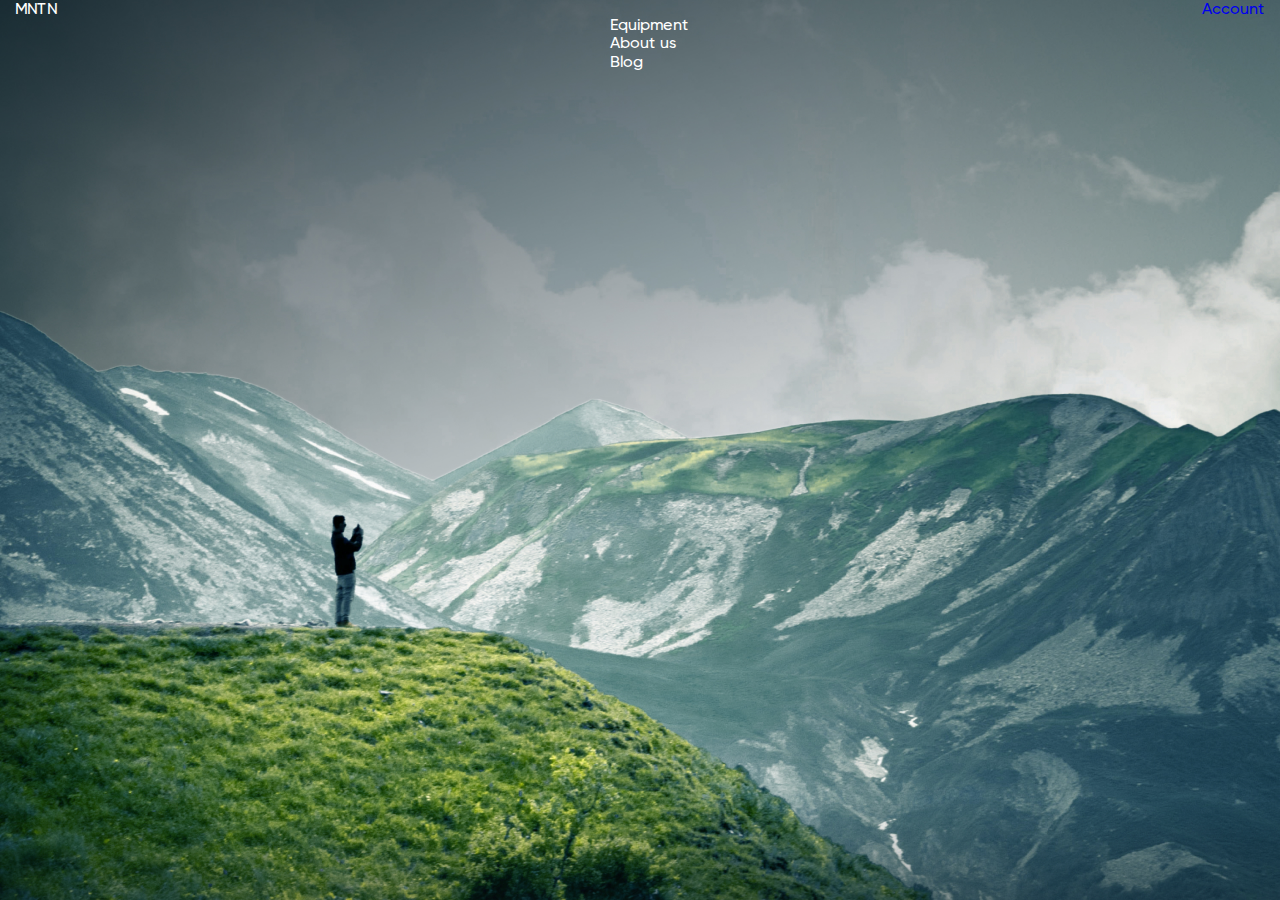
==== sorce_duble/index.html @ 6f6f9834 "add header struct plus bg" ====
<!DOCTYPE html>
<html lang="en">

<head>
    <meta charset="UTF-8">
    <meta http-equiv="X-UA-Compatible" content="IE=edge">
    <meta name="viewport" content="width=device-width, initial-scale=1.0">
    <title>webkademy__landing</title>
    <link rel="stylesheet" href="./css/nomolize.css">
    <link rel="stylesheet" href="./css/baze.css">
    <link rel="stylesheet" href="./css/style.css">
    <link rel="stylesheet" href="./fonts/gilroy/all.css">
    <link rel="preconnect" href="https://fonts.googleapis.com">
    <link rel="preconnect" href="https://fonts.gstatic.com" crossorigin>
    <link href="https://fonts.googleapis.com/css2?family=Playfair+Display:wght@600;700&display=swap" rel="stylesheet">
</head>

<body>
    <div class="container-wide">
        <header class="header">
            <div class="header__logo">MNTN</div>
            <div class="header__nav nav">
                <div class="nav__list">
                    <ul>
                        <li><a href="#"></a>Equipment</li>
                        <li><a href="#"></a>About us</li>
                        <li><a href="#"></a>Blog</li>
                    </ul>
                </div>
            </div>
            <div class="header__account account">
                <a href="#">Account</a>
            </div>
        </header>
        <main class="main"></main>
        <footer class="footer"></footer>
    </div>
</body>

</html>
---- sorce_duble/css/nomolize.css ----
/*! normalize.css v8.0.1 | MIT License | github.com/necolas/normalize.css */

/* Document
   ========================================================================== */

/**
 * 1. Correct the line height in all browsers.
 * 2. Prevent adjustments of font size after orientation changes in iOS.
 */

html {
    line-height: 1.15;
    /* 1 */
    -webkit-text-size-adjust: 100%;
    /* 2 */
}

/* Sections
   ========================================================================== */

/**
 * Remove the margin in all browsers.
 */

body {
    margin: 0;
}

/**
 * Render the `main` element consistently in IE.
 */

main {
    display: block;
}

/**
 * Correct the font size and margin on `h1` elements within `section` and
 * `article` contexts in Chrome, Firefox, and Safari.
 */

h1 {
    font-size: 2em;
    margin: 0.67em 0;
}

/* Grouping content
   ========================================================================== */

/**
 * 1. Add the correct box sizing in Firefox.
 * 2. Show the overflow in Edge and IE.
 */

hr {
    box-sizing: content-box;
    /* 1 */
    height: 0;
    /* 1 */
    overflow: visible;
    /* 2 */
}

/**
 * 1. Correct the inheritance and scaling of font size in all browsers.
 * 2. Correct the odd `em` font sizing in all browsers.
 */

pre {
    font-family: monospace, monospace;
    /* 1 */
    font-size: 1em;
    /* 2 */
}

/* Text-level semantics
   ========================================================================== */

/**
 * Remove the gray background on active links in IE 10.
 */

a {
    background-color: transparent;
}

/**
 * 1. Remove the bottom border in Chrome 57-
 * 2. Add the correct text decoration in Chrome, Edge, IE, Opera, and Safari.
 */

abbr[title] {
    border-bottom: none;
    /* 1 */
    text-decoration: underline;
    /* 2 */
    text-decoration: underline dotted;
    /* 2 */
}

/**
 * Add the correct font weight in Chrome, Edge, and Safari.
 */

b,
strong {
    font-weight: bolder;
}

/**
 * 1. Correct the inheritance and scaling of font size in all browsers.
 * 2. Correct the odd `em` font sizing in all browsers.
 */

code,
kbd,
samp {
    font-family: monospace, monospace;
    /* 1 */
    font-size: 1em;
    /* 2 */
}

/**
 * Add the correct font size in all browsers.
 */

small {
    font-size: 80%;
}

/**
 * Prevent `sub` and `sup` elements from affecting the line height in
 * all browsers.
 */

sub,
sup {
    font-size: 75%;
    line-height: 0;
    position: relative;
    vertical-align: baseline;
}

sub {
    bottom: -0.25em;
}

sup {
    top: -0.5em;
}

/* Embedded content
   ========================================================================== */

/**
 * Remove the border on images inside links in IE 10.
 */

img {
    border-style: none;
}

/* Forms
   ========================================================================== */

/**
 * 1. Change the font styles in all browsers.
 * 2. Remove the margin in Firefox and Safari.
 */

button,
input,
optgroup,
select,
textarea {
    font-family: inherit;
    /* 1 */
    font-size: 100%;
    /* 1 */
    line-height: 1.15;
    /* 1 */
    margin: 0;
    /* 2 */
}

/**
 * Show the overflow in IE.
 * 1. Show the overflow in Edge.
 */

button,
input {
    /* 1 */
    overflow: visible;
}

/**
 * Remove the inheritance of text transform in Edge, Firefox, and IE.
 * 1. Remove the inheritance of text transform in Firefox.
 */

button,
select {
    /* 1 */
    text-transform: none;
}

/**
 * Correct the inability to style clickable types in iOS and Safari.
 */

button,
[type="button"],
[type="reset"],
[type="submit"] {
    -webkit-appearance: button;
}

/**
 * Remove the inner border and padding in Firefox.
 */

button::-moz-focus-inner,
[type="button"]::-moz-focus-inner,
[type="reset"]::-moz-focus-inner,
[type="submit"]::-moz-focus-inner {
    border-style: none;
    padding: 0;
}

/**
 * Restore the focus styles unset by the previous rule.
 */

button:-moz-focusring,
[type="button"]:-moz-focusring,
[type="reset"]:-moz-focusring,
[type="submit"]:-moz-focusring {
    outline: 1px dotted ButtonText;
}

/**
 * Correct the padding in Firefox.
 */

fieldset {
    padding: 0.35em 0.75em 0.625em;
}

/**
 * 1. Correct the text wrapping in Edge and IE.
 * 2. Correct the color inheritance from `fieldset` elements in IE.
 * 3. Remove the padding so developers are not caught out when they zero out
 *    `fieldset` elements in all browsers.
 */

legend {
    box-sizing: border-box;
    /* 1 */
    color: inherit;
    /* 2 */
    display: table;
    /* 1 */
    max-width: 100%;
    /* 1 */
    padding: 0;
    /* 3 */
    white-space: normal;
    /* 1 */
}

/**
 * Add the correct vertical alignment in Chrome, Firefox, and Opera.
 */

progress {
    vertical-align: baseline;
}

/**
 * Remove the default vertical scrollbar in IE 10+.
 */

textarea {
    overflow: auto;
}

/**
 * 1. Add the correct box sizing in IE 10.
 * 2. Remove the padding in IE 10.
 */

[type="checkbox"],
[type="radio"] {
    box-sizing: border-box;
    /* 1 */
    padding: 0;
    /* 2 */
}

/**
 * Correct the cursor style of increment and decrement buttons in Chrome.
 */

[type="number"]::-webkit-inner-spin-button,
[type="number"]::-webkit-outer-spin-button {
    height: auto;
}

/**
 * 1. Correct the odd appearance in Chrome and Safari.
 * 2. Correct the outline style in Safari.
 */

[type="search"] {
    -webkit-appearance: textfield;
    /* 1 */
    outline-offset: -2px;
    /* 2 */
}

/**
 * Remove the inner padding in Chrome and Safari on macOS.
 */

[type="search"]::-webkit-search-decoration {
    -webkit-appearance: none;
}

/**
 * 1. Correct the inability to style clickable types in iOS and Safari.
 * 2. Change font properties to `inherit` in Safari.
 */

::-webkit-file-upload-button {
    -webkit-appearance: button;
    /* 1 */
    font: inherit;
    /* 2 */
}

/* Interactive
   ========================================================================== */

/*
 * Add the correct display in Edge, IE 10+, and Firefox.
 */

details {
    display: block;
}

/*
 * Add the correct display in all browsers.
 */

summary {
    display: list-item;
}

/* Misc
   ========================================================================== */

/**
 * Add the correct display in IE 10+.
 */

template {
    display: none;
}

/**
 * Add the correct display in IE 10.
 */

[hidden] {
    display: none;
}
---- sorce_duble/css/baze.css ----
* {
    font-family: 'Gilroy';
    text-decoration: none;
    list-style-type: none;

}
h1,
h2,
h3,
h4,
h5,
h6,
p {
    margin: 0;
}
---- sorce_duble/css/style.css ----
body {
    margin: 0;
    background: url("../img/bg/bg.jpg");
    background-color: #0B1D26;
    color: #fff;
    background-size: 100% auto;
    background-repeat: no-repeat;
}

.container-wide {
    max-width: 1790px;
    padding: 0 15px;
}

.header {
    display: flex;
    justify-content: space-between;
}
---- sorce_duble/fonts/gilroy/all.css ----
@font-face {
    font-family: 'Gilroy';
    src: url('Gilroy-ExtraBold.eot');
    src: local('Gilroy ExtraBold'), local('Gilroy-ExtraBold'),
        url('Gilroy-ExtraBold.eot?#iefix') format('embedded-opentype'),
        url('Gilroy-ExtraBold.woff') format('woff'),
        url('Gilroy-ExtraBold.ttf') format('truetype');
    font-weight: 800;
    font-style: normal;
}

@font-face {
    font-family: 'Gilroy';
    src: url('Gilroy-Medium.eot');
    src: local('Gilroy Medium'), local('Gilroy-Medium'),
        url('Gilroy-Medium.eot?#iefix') format('embedded-opentype'),
        url('Gilroy-Medium.woff') format('woff'),
        url('Gilroy-Medium.ttf') format('truetype');
    font-weight: 500;
    font-style: normal;
}

@font-face {
    font-family: 'Gilroy';
    src: url('Gilroy-Bold.eot');
    src: local('Gilroy Bold'), local('Gilroy-Bold'),
        url('Gilroy-Bold.eot?#iefix') format('embedded-opentype'),
        url('Gilroy-Bold.woff') format('woff'),
        url('Gilroy-Bold.ttf') format('truetype');
    font-weight: 700;
    font-style: normal;
}
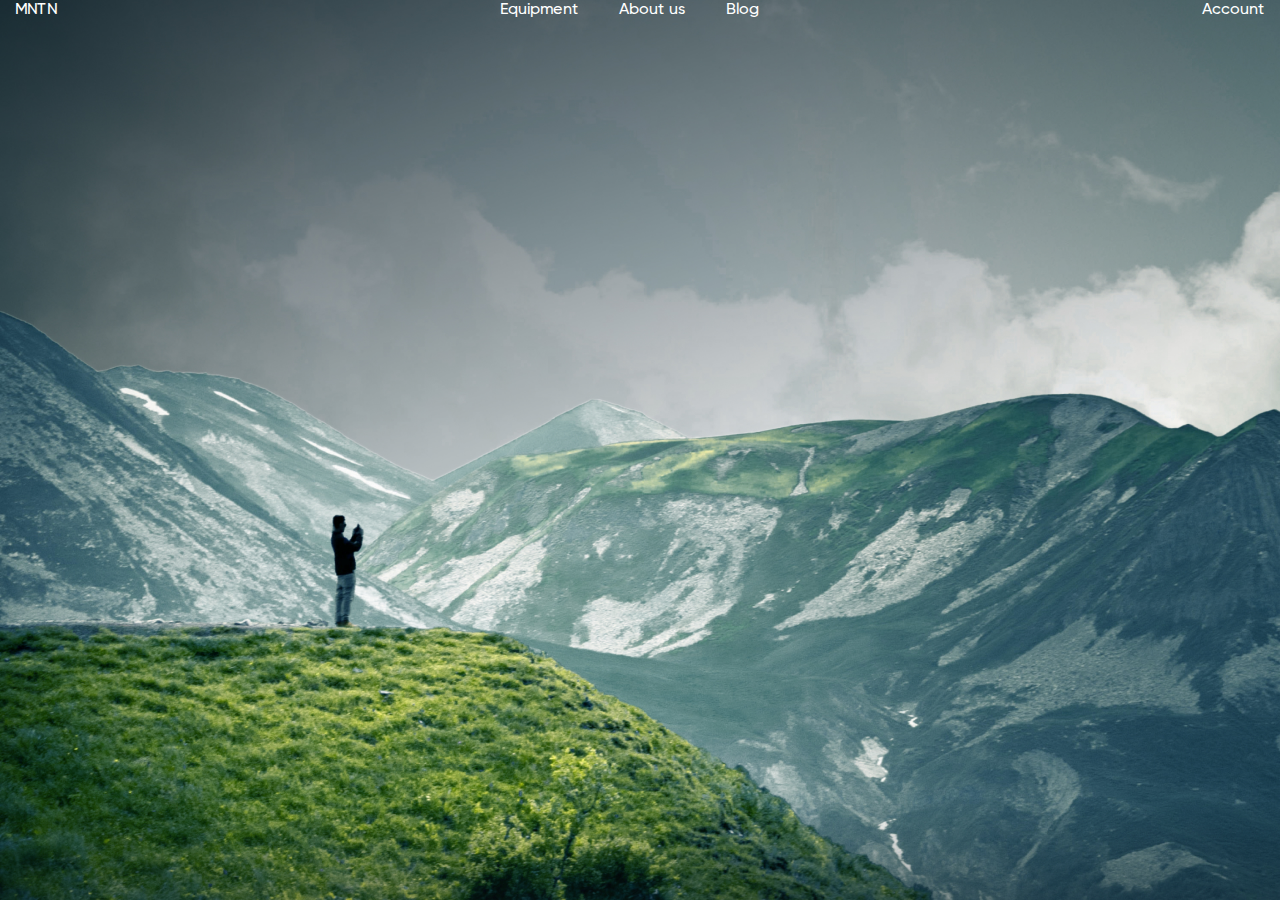
==== commit b4103732: "add header doing" ====
--- a/sorce_duble/index.html
+++ b/sorce_duble/index.html
@@ -22,9 +22,9 @@
             <div class="header__nav nav">
                 <div class="nav__list">
                     <ul>
-                        <li><a href="#"></a>Equipment</li>
-                        <li><a href="#"></a>About us</li>
-                        <li><a href="#"></a>Blog</li>
+                        <li class="nav_elem"><a href="#">Equipment</a></li>
+                        <li class="nav_elem"><a href="#">About us</a></li>
+                        <li class="nav_elem"><a href="#">Blog</a></li>
                     </ul>
                 </div>
             </div>
--- a/sorce_duble/css/baze.css
+++ b/sorce_duble/css/baze.css
@@ -2,8 +2,9 @@
     font-family: 'Gilroy';
     text-decoration: none;
     list-style-type: none;
+    color: #fff;
+}
 
-}
 h1,
 h2,
 h3,
--- a/sorce_duble/css/style.css
+++ b/sorce_duble/css/style.css
@@ -1,19 +1,38 @@
-body {
-    margin: 0;
-    background: url("../img/bg/bg.jpg");
-    background-color: #0B1D26;
-    color: #fff;
-    background-size: 100% auto;
-    background-repeat: no-repeat;
-}
+    /* font-family: 'Playfair Display', serif; */
 
-.container-wide {
-    max-width: 1790px;
-    padding: 0 15px;
-}
+    body {
+        margin: 0;
+        background: url("../img/bg/bg.jpg");
+        background-color: #0B1D26;
+        color: #fff;
+        background-size: 100% auto;
+        background-repeat: no-repeat;
+    }
 
-.header {
-    display: flex;
-    justify-content: space-between;
-}
+    .container-wide {
+        max-width: 1790px;
+        margin: 0 auto;
+        padding: 0 15px;
+    }
 
+    .header {
+        display: flex;
+        justify-content: space-between;
+    }
+
+    .logo {
+        font-family: 'Playfair Display', serif;
+        width: 108px;
+        height: 24px;
+    }
+
+    .nav ul {
+        display: flex;
+        margin: 0;
+        padding: 0;
+        list-style: none;
+    }
+
+    .nav li+li {
+        margin-left: 40px;
+    }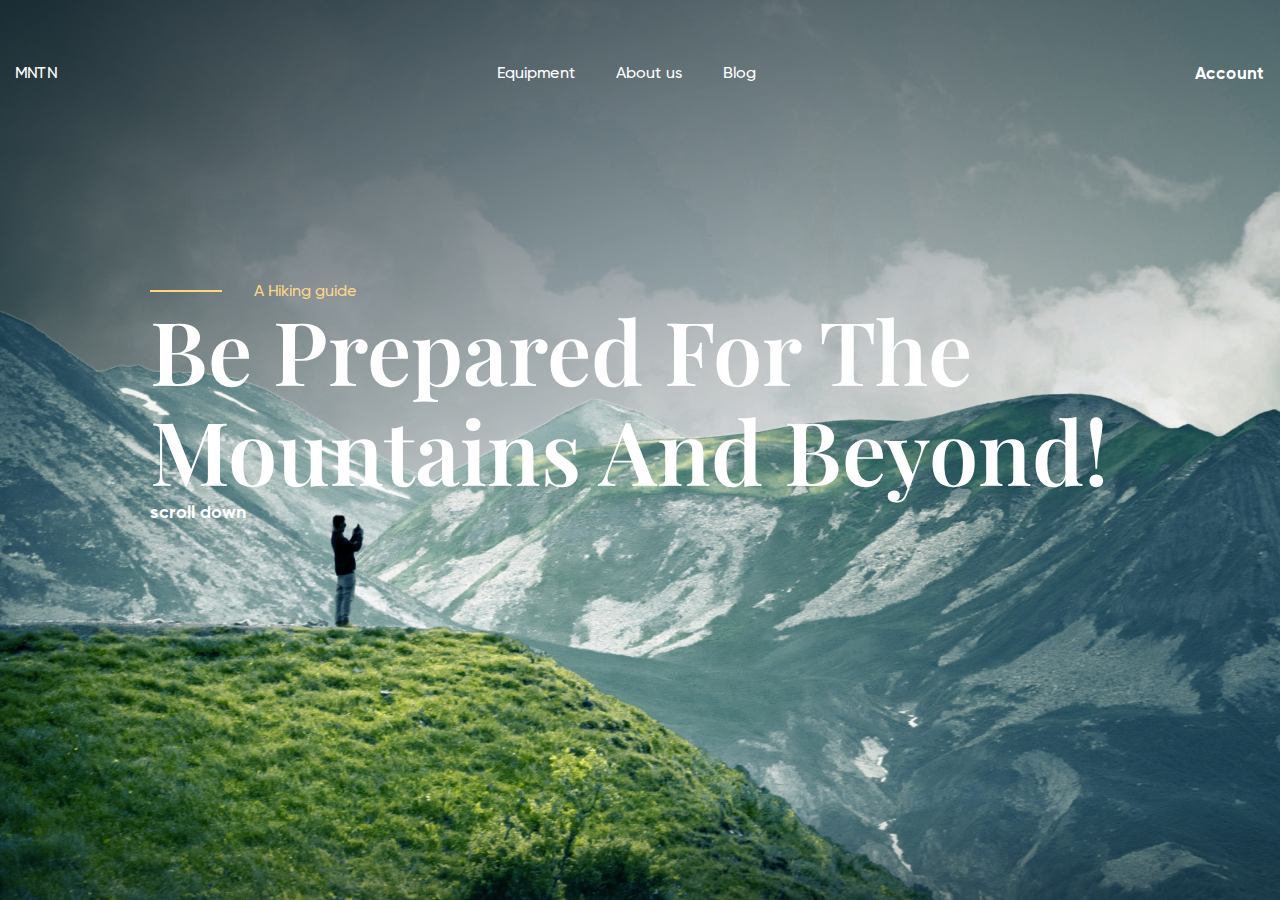
==== commit 1c67011b: "add work header-title" ====
--- a/sorce_duble/index.html
+++ b/sorce_duble/index.html
@@ -18,18 +18,25 @@
 <body>
     <div class="container-wide">
         <header class="header">
-            <div class="header__logo">MNTN</div>
-            <div class="header__nav nav">
-                <div class="nav__list">
-                    <ul>
-                        <li class="nav_elem"><a href="#">Equipment</a></li>
-                        <li class="nav_elem"><a href="#">About us</a></li>
-                        <li class="nav_elem"><a href="#">Blog</a></li>
-                    </ul>
+            <div class="header-nav">
+                <div class="header__logo">MNTN</div>
+                <div class="header__nav nav">
+                    <div class="nav__list">
+                        <ul>
+                            <li class="nav_elem"><a href="#">Equipment</a></li>
+                            <li class="nav_elem"><a href="#">About us</a></li>
+                            <li class="nav_elem"><a href="#">Blog</a></li>
+                        </ul>
+                    </div>
+                </div>
+                <div class="header__account account">
+                    <a href="#">Account</a>
                 </div>
             </div>
-            <div class="header__account account">
-                <a href="#">Account</a>
+            <div class="header-title title">
+                <div class="title__category">A Hiking guide</div>
+                <h1 class="title__h1">Be prepared for the Mountains and beyond!</h1>
+                <div class="title__scroll">scroll down</div>
             </div>
         </header>
         <main class="main"></main>
--- a/sorce_duble/css/style.css
+++ b/sorce_duble/css/style.css
@@ -1,38 +1,109 @@
-    /* font-family: 'Playfair Display', serif; */
+/* font-family: 'Playfair Display', serif; */
 
-    body {
-        margin: 0;
-        background: url("../img/bg/bg.jpg");
-        background-color: #0B1D26;
-        color: #fff;
-        background-size: 100% auto;
-        background-repeat: no-repeat;
-    }
+body {
+    margin: 0;
+    background: url("../img/bg/bg.jpg");
+    background-color: #0B1D26;
+    background-size: 100% auto;
+    background-repeat: no-repeat;
+    z-index: -1;
+}
 
-    .container-wide {
-        max-width: 1790px;
-        margin: 0 auto;
-        padding: 0 15px;
-    }
+.container-wide {
+    max-width: 1790px;
+    margin: 0 auto;
+    padding: 0 15px;
+}
 
-    .header {
-        display: flex;
-        justify-content: space-between;
-    }
+.header-nav {
+    padding-top: 64px;
+    display: flex;
+    justify-content: space-between;
+    padding-bottom: 198px;
+}
 
-    .logo {
-        font-family: 'Playfair Display', serif;
-        width: 108px;
-        height: 24px;
-    }
+.logo {
+    font-family: 'Playfair Display', serif;
+    width: 108px;
+    height: 24px;
+}
 
-    .nav ul {
-        display: flex;
-        margin: 0;
-        padding: 0;
-        list-style: none;
-    }
+.nav ul {
+    display: flex;
+    margin: 0;
+    padding: 0;
+    list-style: none;
+}
 
-    .nav li+li {
-        margin-left: 40px;
-    }+.nav li+li {
+    margin-left: 40px;
+}
+
+.nav a {
+    text-decoration: none;
+    transition: 0.2s ease-in;
+}
+
+.nav a:hover {
+    color: #FBD784;
+}
+
+.account {
+    font-size: 17px;
+    font-weight: 700;
+}
+
+.account a {
+    transition: 0.2s ease-in;
+}
+
+.account a:hover {
+    color: #FBD784;
+}
+
+.header-title {
+
+    max-width: 980px;
+    padding-left: 15px;
+    padding-right: 15px;
+    margin: 0 auto;
+}
+
+.title__category {
+    position: relative;
+    padding-left: 104px;
+    color: #FBD784;
+
+}
+
+.title__category::before {
+    position: absolute;
+    left: 0;
+    top: 50%;
+    transform: translateY(-50%);
+    display: block;
+    content: "";
+    width: 72px;
+    height: 2px;
+    background-color: #FBD784;
+
+
+}
+
+.title__h1 {
+    font-family: 'Playfair Display', serif;
+    font-weight: 600;
+    font-size: 88px;
+    line-height: 114%;
+    text-transform: capitalize
+}
+
+.title__scroll {
+    position: relative;
+    font-weight: 700;
+    font-size: 18px;
+    line-height: 22px;
+}
+.title__scroll::after {
+
+}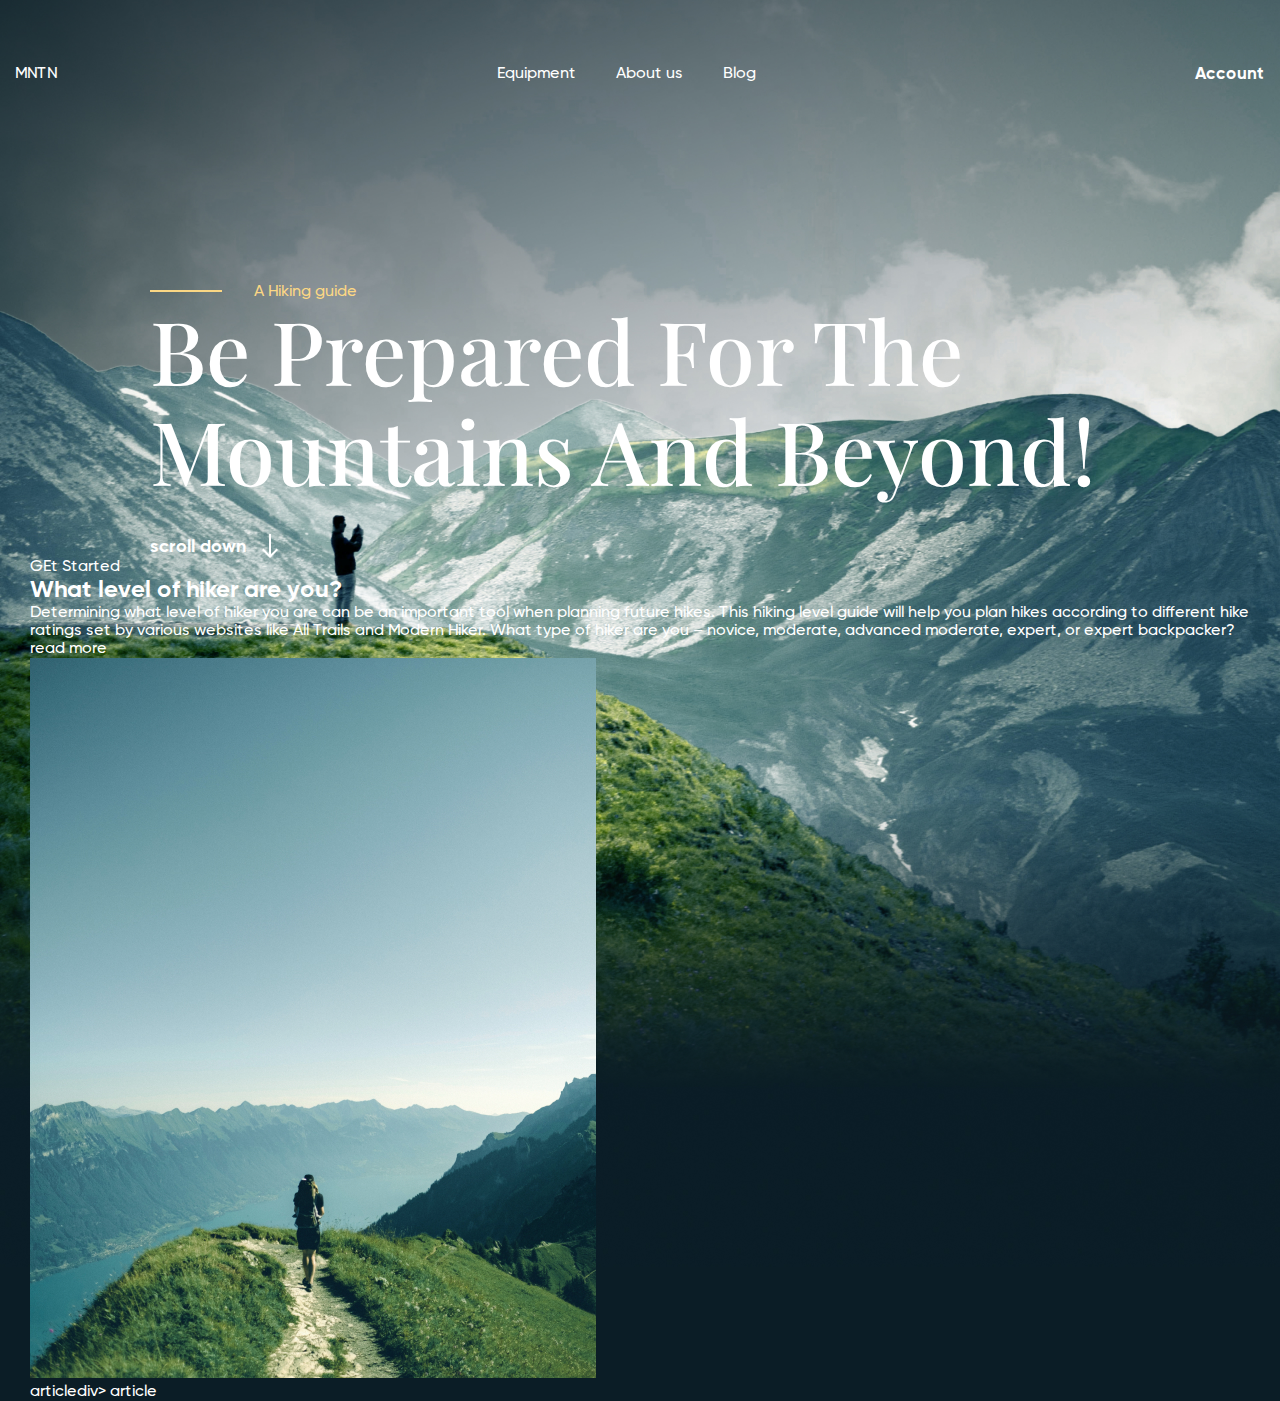
==== commit e1d4e7fb: "adxd header plus structure content" ====
--- a/sorce_duble/index.html
+++ b/sorce_duble/index.html
@@ -39,7 +39,27 @@
                 <div class="title__scroll">scroll down</div>
             </div>
         </header>
-        <main class="main"></main>
+        <main class="main">
+            <div class="container">
+                <article class="article" data-number-="01">
+                    <div class="article-text">
+                        <div class="article-subtitle">GEt Started</div>
+                        <h2 class="article-title">What level of hiker are you?</h2>
+                        <p>Determining what level of hiker you are can be an important tool when planning future hikes.
+                            This hiking level guide
+                            will help you plan hikes according to different hike ratings set by various websites like
+                            All Trails and Modern Hiker.
+                            What type of hiker are you – novice, moderate, advanced moderate, expert, or expert
+                            backpacker?</p>
+                        <div class="article-read-more">read more</div>
+                    </div>
+                    <div class="article-img">
+                        <img src="./img/picture/01.jpg" alt="">
+                    </div>
+                </article>
+                articlediv>
+                article
+        </main>
         <footer class="footer"></footer>
     </div>
 </body>
--- a/sorce_duble/css/style.css
+++ b/sorce_duble/css/style.css
@@ -92,18 +92,53 @@
 
 .title__h1 {
     font-family: 'Playfair Display', serif;
-    font-weight: 600;
+    font-weight: 500;
     font-size: 88px;
     line-height: 114%;
-    text-transform: capitalize
+    text-transform: capitalize;
+    text-decoration: none;
+    margin-bottom: 34px;
 }
 
 .title__scroll {
+    display: inline-block;
+    padding-right: 32px;
     position: relative;
     font-weight: 700;
     font-size: 18px;
     line-height: 22px;
 }
+
 .title__scroll::after {
+    position: absolute;
+    display: block;
+    content: "";
+    right: 0;
+    top: 50%;
+    width: 16px;
+    height: 24px;
+    transform: translateY(-50%);
+    background-image: url("../img/icon/arrow_down.svg");
+}
 
-}+/* MAIN */
+.container {
+    max-width: 1492px;
+    margin-right: auto;
+    margin-left: auto;
+    padding-right: 15px;
+    padding-left: 15px;
+
+}
+
+.article {}
+
+.article-text {}
+
+.article-subtitle {}
+
+.article-title {}
+
+.article-read-more {}
+
+.article-img {}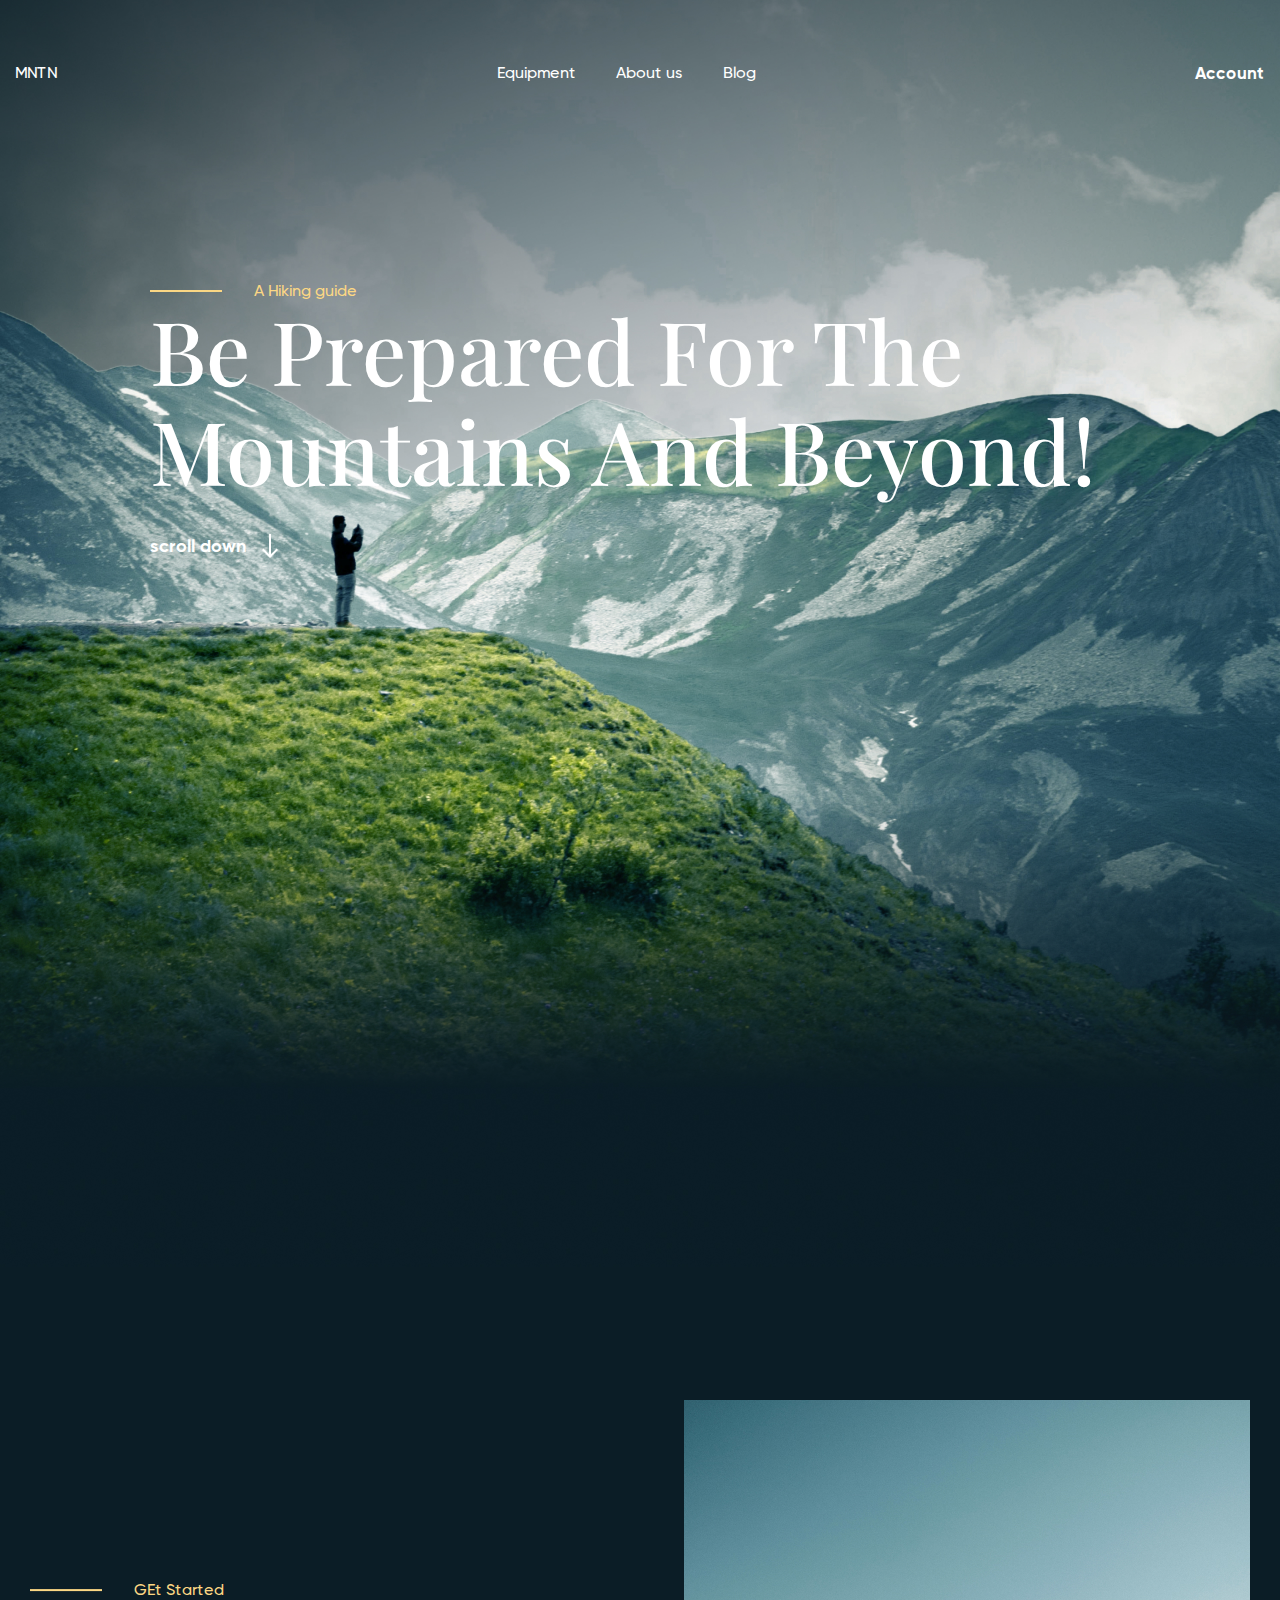
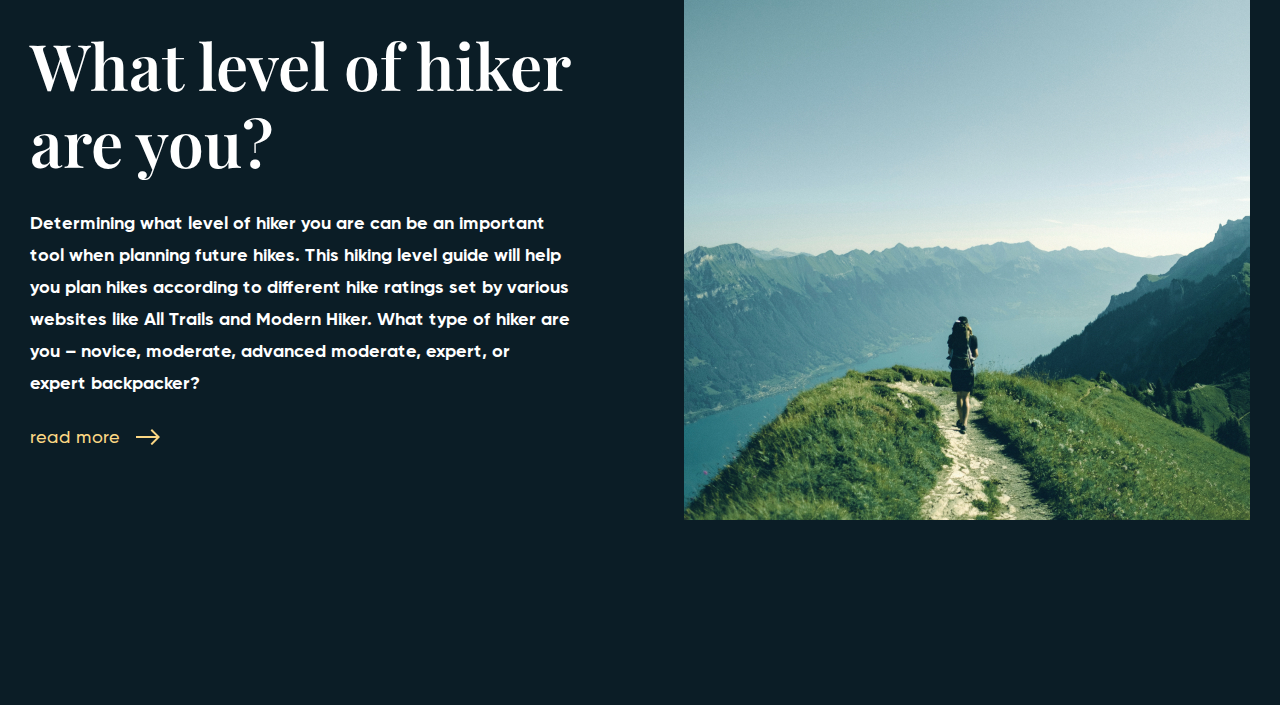
==== commit 750875e3: "add get - main block in process" ====
--- a/sorce_duble/index.html
+++ b/sorce_duble/index.html
@@ -41,7 +41,7 @@
         </header>
         <main class="main">
             <div class="container">
-                <article class="article" data-number-="01">
+                <article class="article" data-number="01">
                     <div class="article-text">
                         <div class="article-subtitle">GEt Started</div>
                         <h2 class="article-title">What level of hiker are you?</h2>
@@ -57,8 +57,6 @@
                         <img src="./img/picture/01.jpg" alt="">
                     </div>
                 </article>
-                articlediv>
-                article
         </main>
         <footer class="footer"></footer>
     </div>
--- a/sorce_duble/css/style.css
+++ b/sorce_duble/css/style.css
@@ -86,8 +86,6 @@
     width: 72px;
     height: 2px;
     background-color: #FBD784;
-
-
 }
 
 .title__h1 {
@@ -107,6 +105,7 @@
     font-weight: 700;
     font-size: 18px;
     line-height: 22px;
+    margin-bottom: 843px;
 }
 
 .title__scroll::after {
@@ -123,22 +122,95 @@
 
 /* MAIN */
 .container {
+    display: block;
     max-width: 1492px;
     margin-right: auto;
     margin-left: auto;
     padding-right: 15px;
     padding-left: 15px;
-
-}
-
-.article {}
-
-.article-text {}
-
-.article-subtitle {}
-
-.article-title {}
-
-.article-read-more {}
+}
+
+/* ARTICLE */
+.article {
+    display: flex;
+
+}
+
+.article-text {
+    position: relative;
+    margin-right: 114px;
+    max-width: 632px;
+    top: 0;
+    transform: translateY(25%);
+}
+
+.article-text::before {
+    position: absolute;
+    left: 0;
+    top: 0;
+    transform: translateY(-50%);
+    display: block;
+    content: attr(data-number);
+    width: 240px;
+    height: 240px;
+    font-weight: 700;
+    font-size: 240px;
+    line-height: 1;
+    color: rgba(255, 255, 255, 0.1);
+}
+
+.article-subtitle {
+    position: relative;
+    padding-left: 104px;
+    color: #FBD784;
+    margin-bottom: 27px;
+}
+
+.article-subtitle::before {
+    position: absolute;
+    left: 0;
+    top: 50%;
+    transform: translateY(-50%);
+    display: block;
+    content: "";
+    width: 72px;
+    height: 2px;
+    background-color: #FBD784;
+}
+
+.article-title {
+    font-family: 'Playfair Display', serif;
+    font-style: normal;
+    font-weight: 600;
+    font-size: 64px;
+    line-height: 77px;
+    margin-bottom: 27px;
+}
+
+.article-text p {
+    font-weight: 700;
+    font-size: 18px;
+    line-height: 32px;
+    margin-bottom: 27px;
+}
+
+.article-read-more {
+    position: relative;
+    font-size: 18px;
+    line-height: 22px;
+    color: #FBD784;
+    padding-right: 40px;
+}
+
+.article-read-more::after {
+    position: absolute;
+    content: "";
+    background-image: url("../img/icon/arrow_rigth.svg");
+    width: 24px;
+    height: 16px;
+    margin-left: 16px;
+    top: 50%;
+    transform: translateY(-50%);
+}
 
 .article-img {}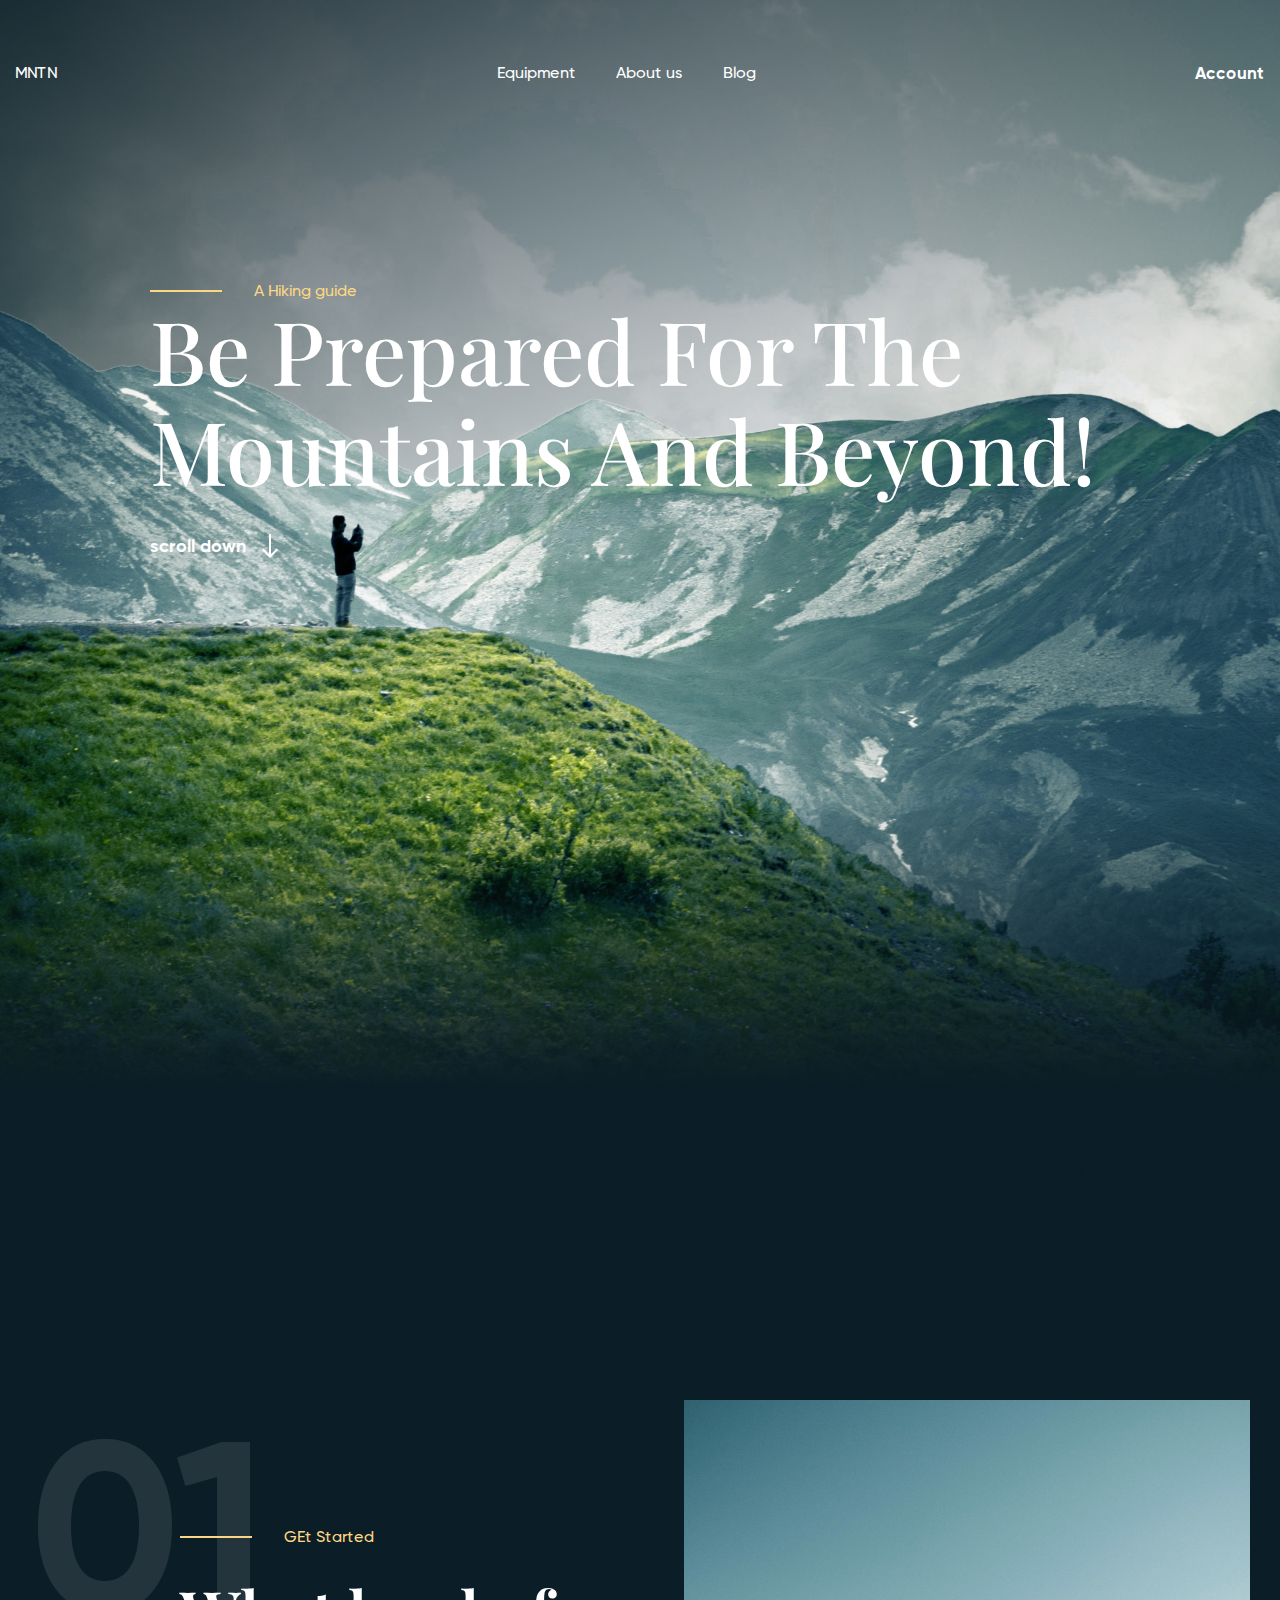
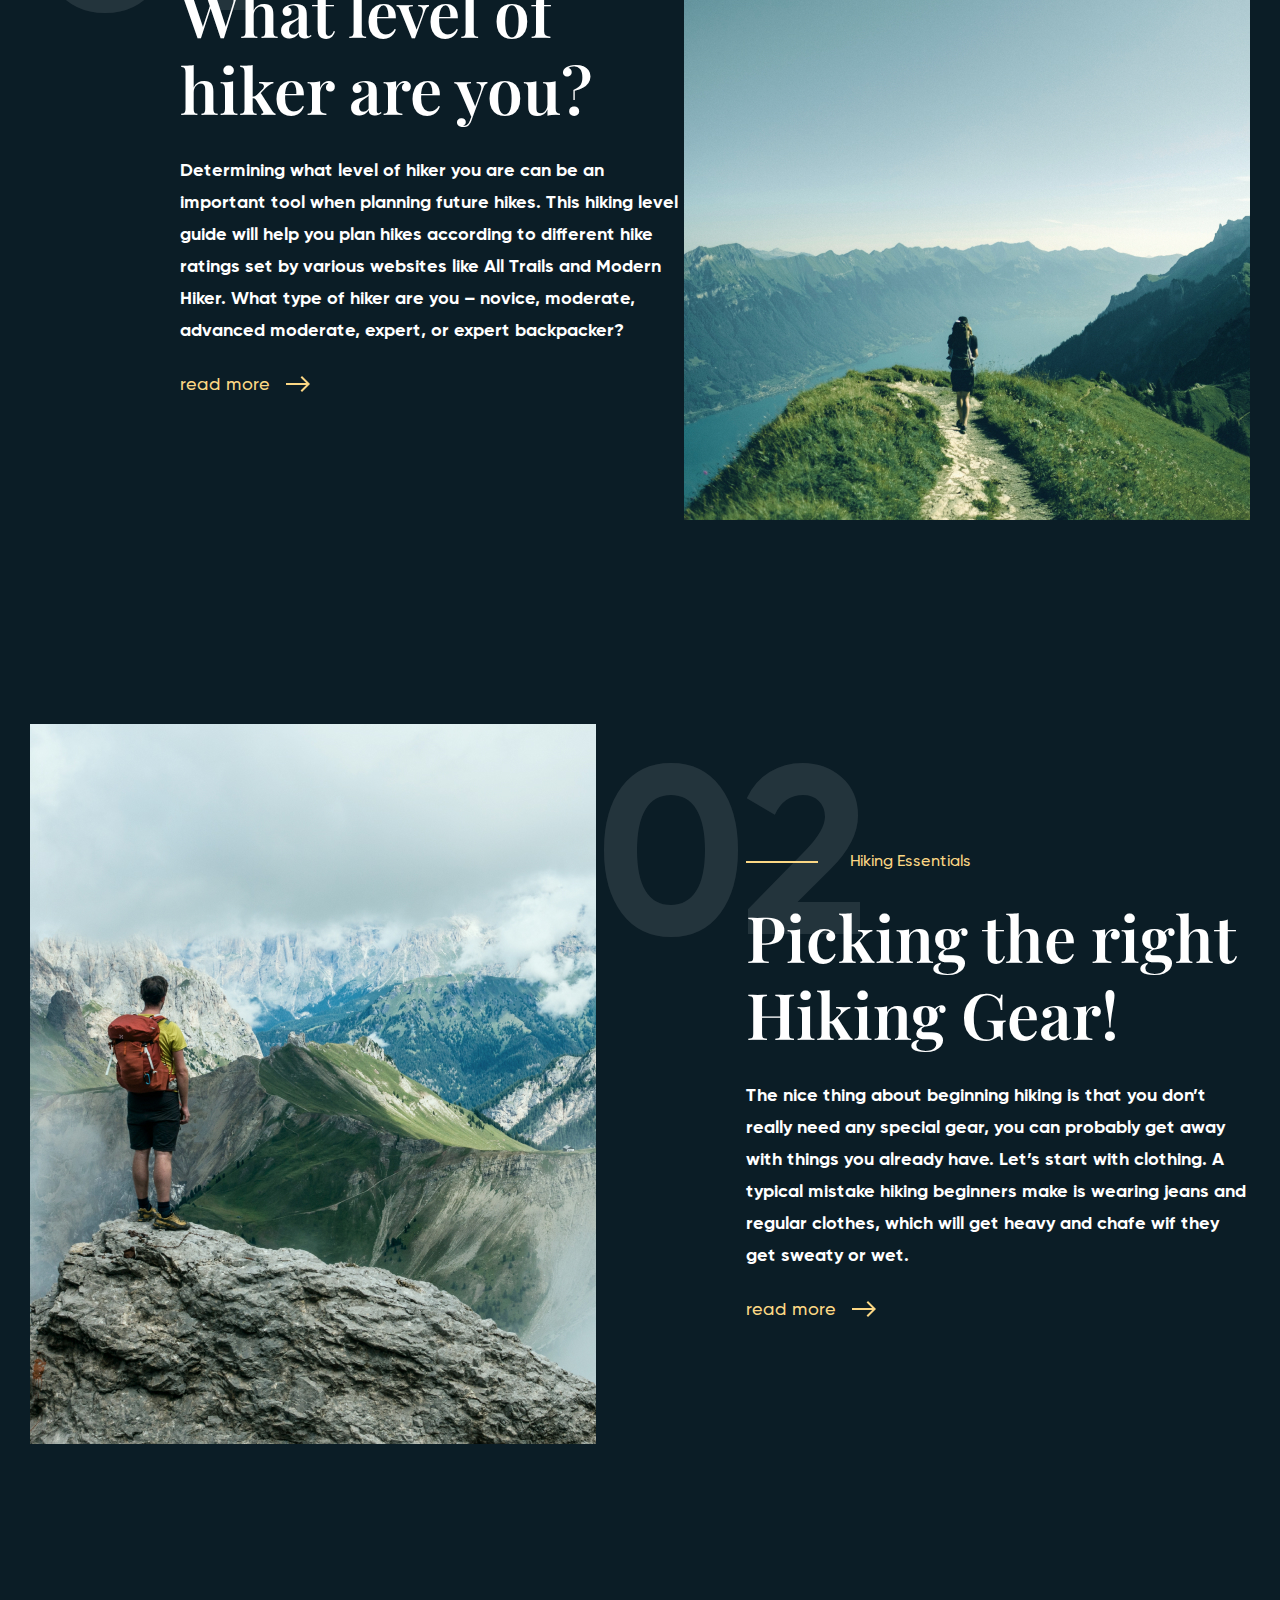
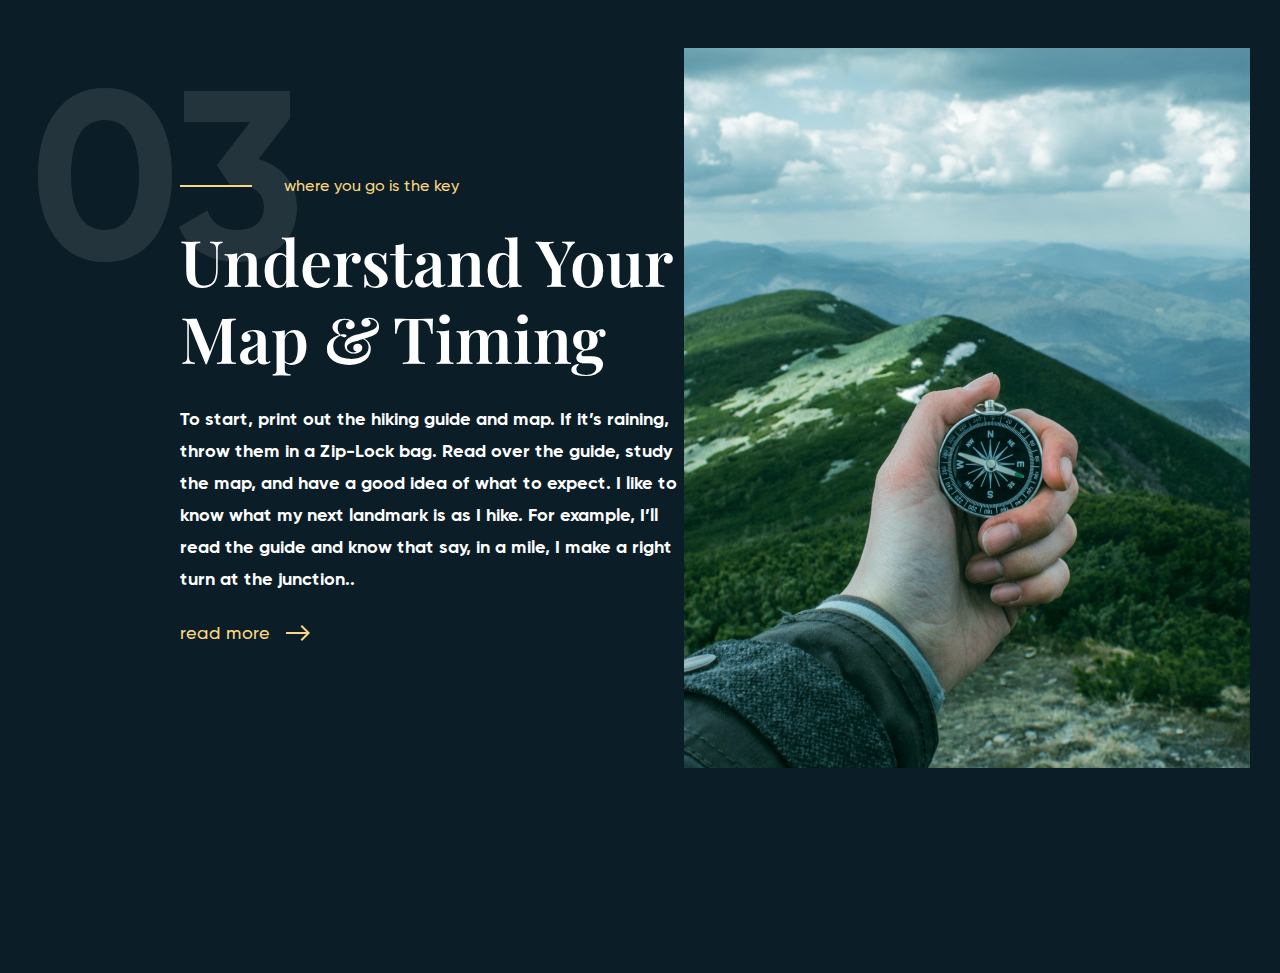
==== commit 1a9de562: "add main full" ====
--- a/sorce_duble/index.html
+++ b/sorce_duble/index.html
@@ -41,8 +41,8 @@
         </header>
         <main class="main">
             <div class="container">
-                <article class="article" data-number="01">
-                    <div class="article-text">
+                <article class="article">
+                    <div class="article-text" data-number="01">
                         <div class="article-subtitle">GEt Started</div>
                         <h2 class="article-title">What level of hiker are you?</h2>
                         <p>Determining what level of hiker you are can be an important tool when planning future hikes.
@@ -57,6 +57,39 @@
                         <img src="./img/picture/01.jpg" alt="">
                     </div>
                 </article>
+
+                <article class="article">
+                    <div class="article-text" data-number="02">
+                        <div class="article-subtitle">Hiking Essentials</div>
+                        <h2 class="article-title">Picking the right Hiking Gear!</h2>
+                        <p>The nice thing about beginning hiking is that you don’t really need any special gear, you can
+                            probably get away with
+                            things you already have.
+                            Let’s start with clothing. A typical mistake hiking beginners make is wearing jeans and
+                            regular clothes, which will get
+                            heavy and chafe wif they get sweaty or wet.</p>
+                        <div class="article-read-more">read more</div>
+                    </div>
+                    <div class="article-img">
+                        <img src="./img/picture/02.jpg" alt="">
+                    </div>
+                </article>
+
+                <article class="article">
+                    <div class="article-text" data-number="03">
+                        <div class="article-subtitle">where you go is the key</div>
+                        <h2 class="article-title">Understand Your Map & Timing</h2>
+                        <p>To start, print out the hiking guide and map. If it’s raining, throw them in a Zip-Lock bag.
+                            Read over the guide, study
+                            the map, and have a good idea of what to expect. I like to know what my next landmark is as
+                            I hike. For example, I’ll
+                            read the guide and know that say, in a mile, I make a right turn at the junction..</p>
+                        <div class="article-read-more">read more</div>
+                    </div>
+                    <div class="article-img">
+                        <img src="./img/picture/03.jpg" alt="">
+                    </div>
+                </article>
         </main>
         <footer class="footer"></footer>
     </div>
--- a/sorce_duble/css/style.css
+++ b/sorce_duble/css/style.css
@@ -20,6 +20,7 @@
     display: flex;
     justify-content: space-between;
     padding-bottom: 198px;
+
 }
 
 .logo {
@@ -133,15 +134,21 @@
 /* ARTICLE */
 .article {
     display: flex;
-
+    justify-content: space-between;
+    align-items: center;
+    margin-bottom: 200px;
+}
+
+.article:nth-child(even) {
+    flex-direction: row-reverse;
 }
 
 .article-text {
     position: relative;
-    margin-right: 114px;
-    max-width: 632px;
+    padding-left: 150px;
+    max-width: 782px;
     top: 0;
-    transform: translateY(25%);
+
 }
 
 .article-text::before {
@@ -180,6 +187,7 @@
 
 .article-title {
     font-family: 'Playfair Display', serif;
+    max-width: 555px;
     font-style: normal;
     font-weight: 600;
     font-size: 64px;
@@ -188,6 +196,7 @@
 }
 
 .article-text p {
+    max-width: 632px;
     font-weight: 700;
     font-size: 18px;
     line-height: 32px;
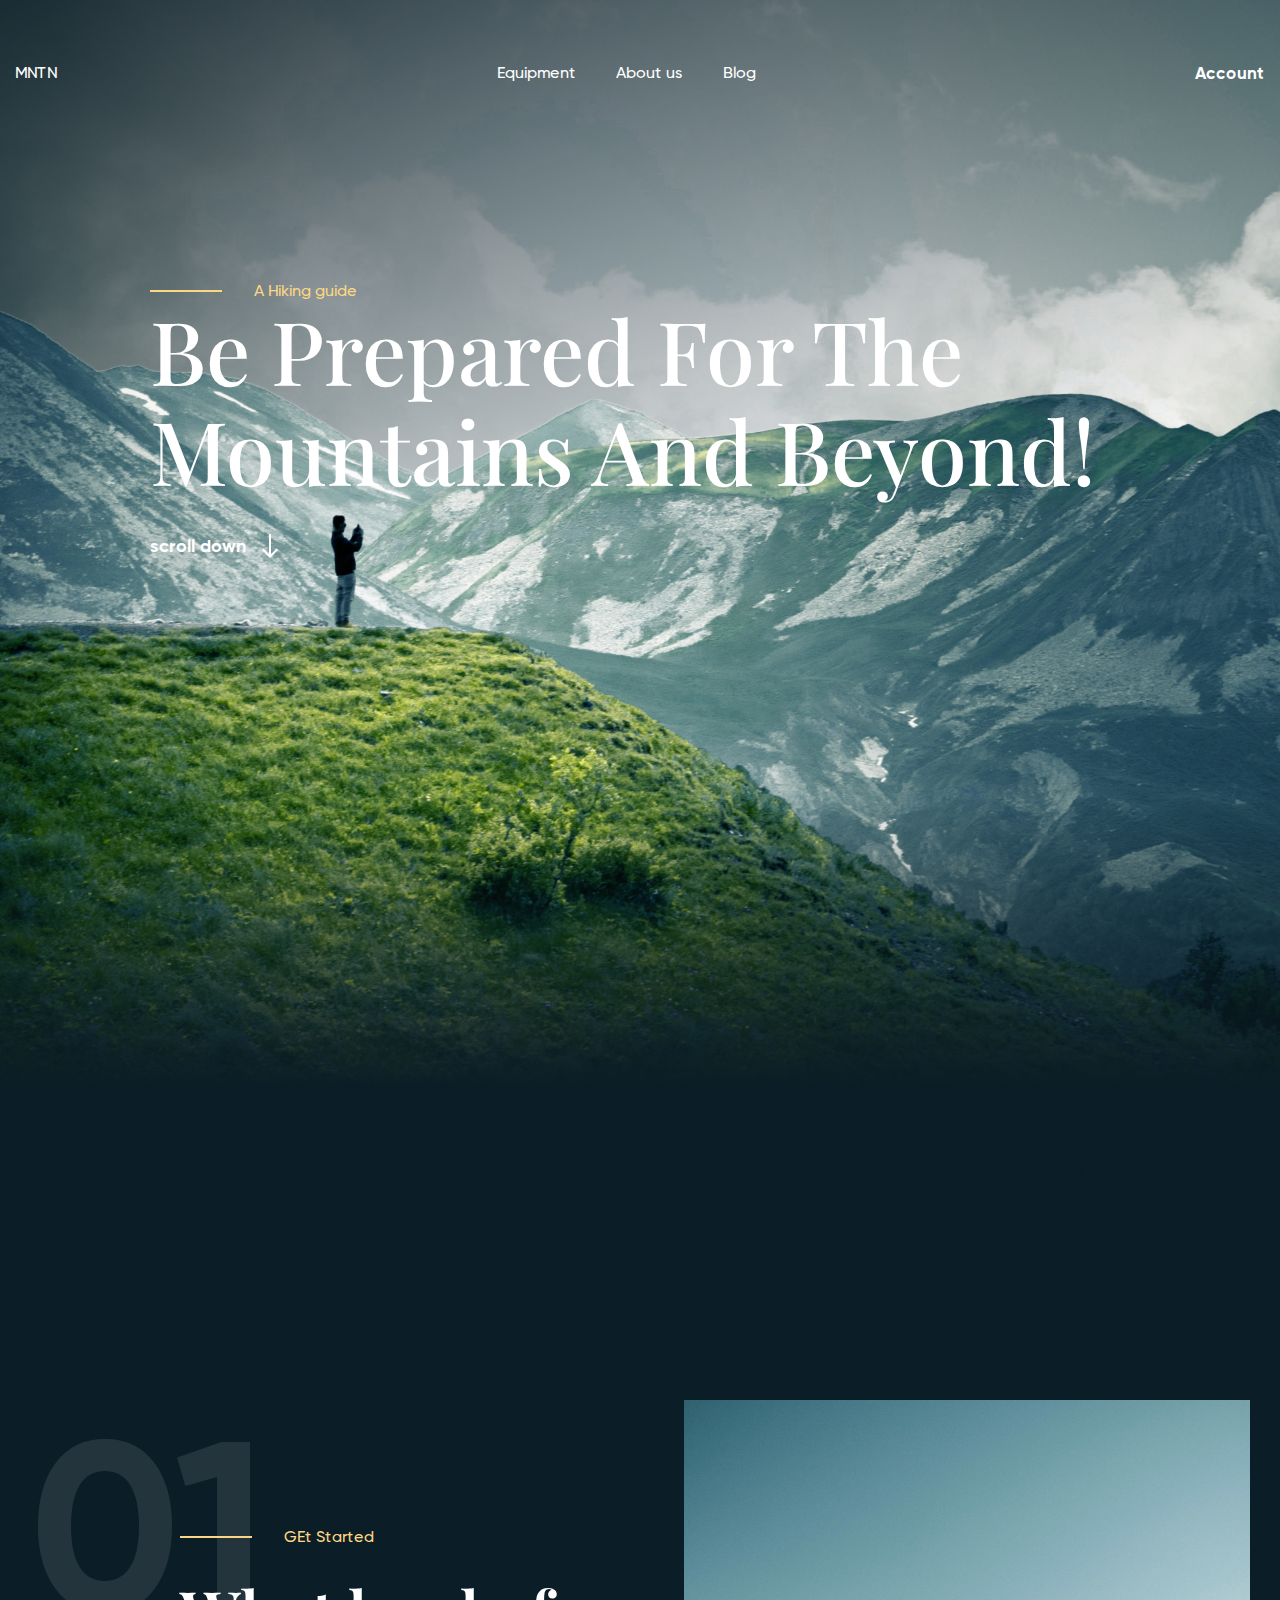
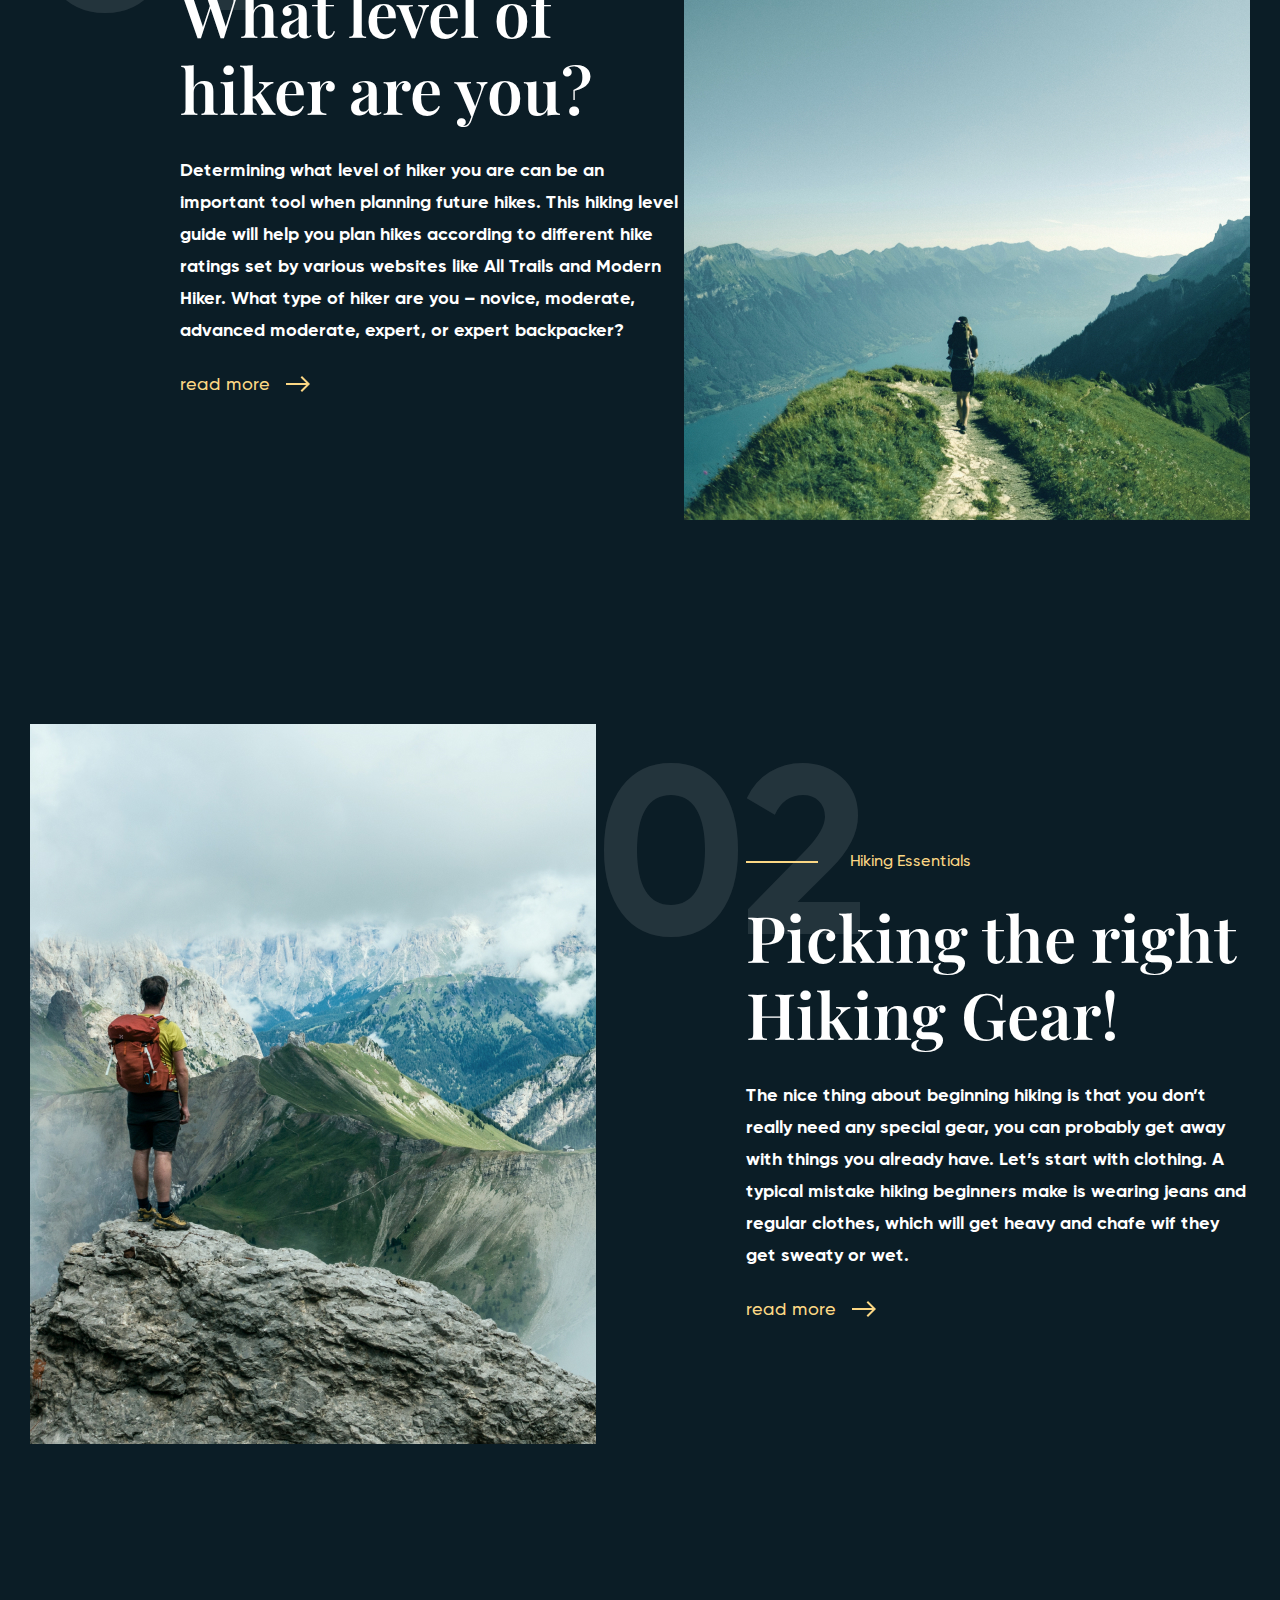
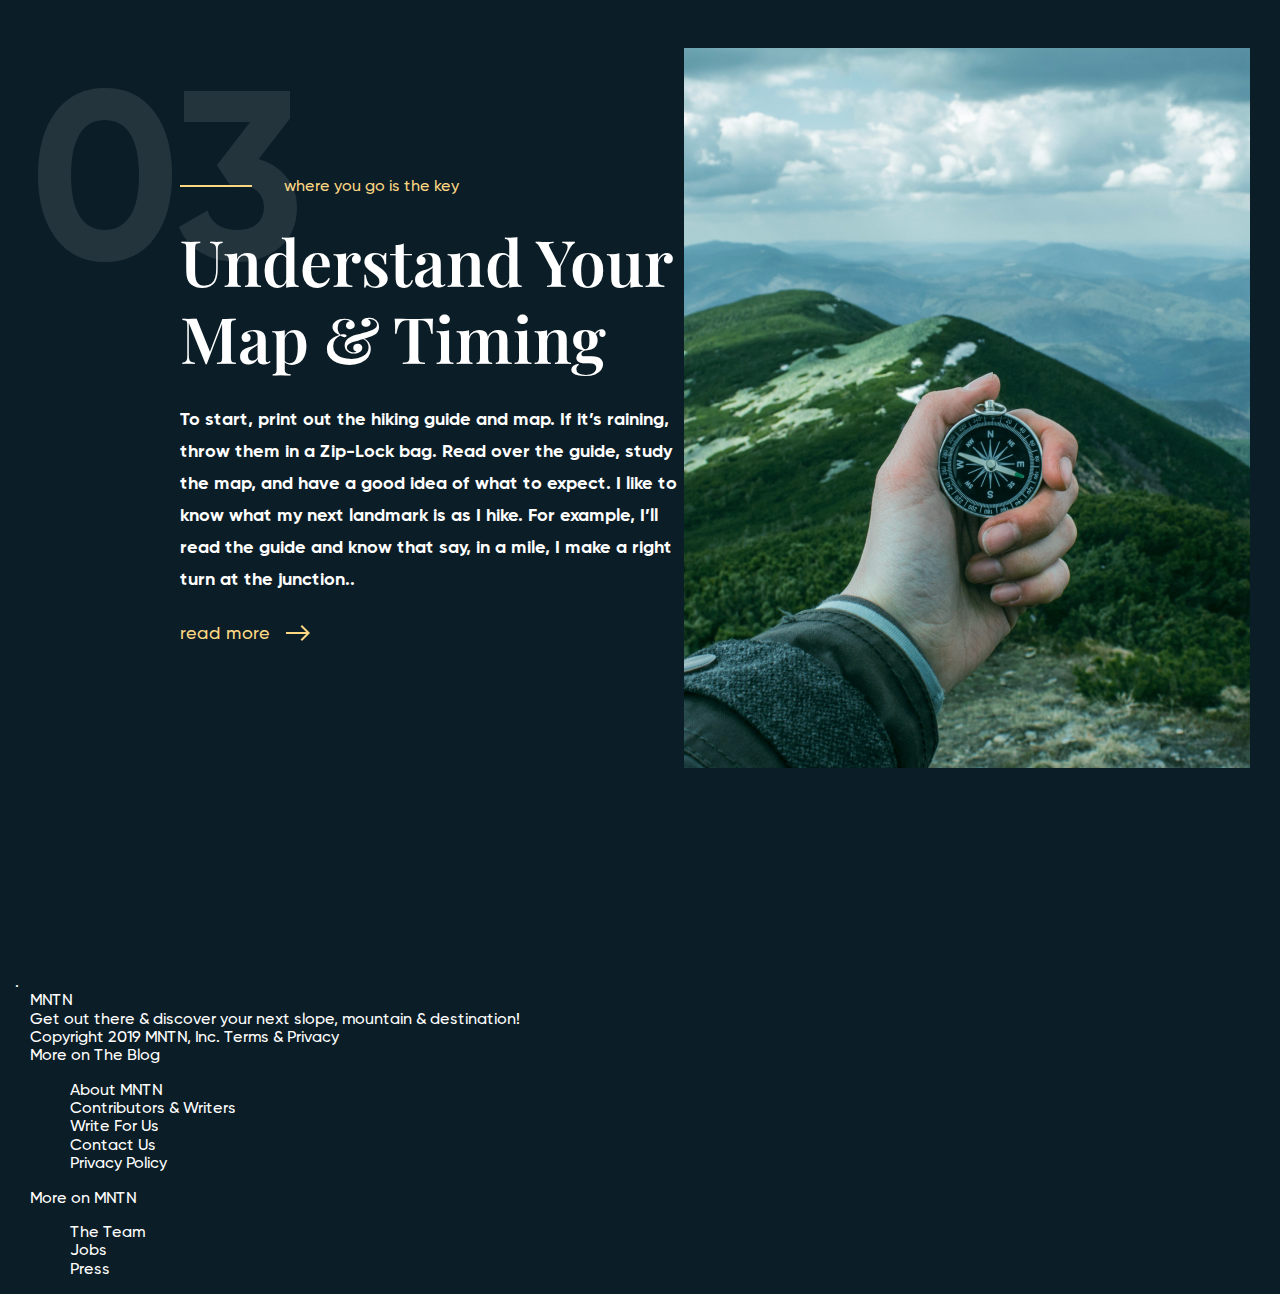
==== commit 0c90b1a2: "add footer html lines" ====
--- a/sorce_duble/index.html
+++ b/sorce_duble/index.html
@@ -91,7 +91,40 @@
                     </div>
                 </article>
         </main>
-        <footer class="footer"></footer>
+        <footer class="footer">.
+            <div class="container">
+                <div class="footer-copirigth">
+                    <div class="footer-logo">
+                        <div class="header__logo f-logo">MNTN</div>
+                    </div>
+                    <div class="footer-title">
+                        <p>Get out there & discover your next slope, mountain & destination!</p>
+                    </div>
+                    <div class="footer-description"></div>
+                        <p>Copyright 2019 MNTN, Inc. Terms & Privacy</p>
+                </div>
+                <div class="footer-nav">
+                    <div class="footer-nav-list">
+                        <div class="footer-nav-title">More on The Blog</div>
+                        <ul>
+                            <li><a href="#">About MNTN</a></li>
+                            <li><a href="#">Contributors & Writers</a></li>
+                            <li><a href="#">Write For Us</a></li>
+                            <li><a href="#">Contact Us</a></li>
+                            <li><a href="#">Privacy Policy</a></li>
+                        </ul>
+                    </div>
+                    <div class="footer-nav-list">
+                        <div class="footer-nav-title">More on MNTN</div>
+                        <ul>
+                            <li><a href="#">The Team</a></li>
+                            <li><a href="#">Jobs</a></li>
+                            <li><a href="#">Press</a></li>
+                        </ul>
+                    </div>
+                </div>
+            </div>
+        </footer>
     </div>
 </body>
 
--- a/sorce_duble/css/style.css
+++ b/sorce_duble/css/style.css
@@ -222,4 +222,29 @@
     transform: translateY(-50%);
 }
 
-.article-img {}+.article-img {
+    display: block;
+}
+
+/* FOOTER  */
+.footer {}
+
+.container {}
+
+.footer-copirigth {}
+
+.footer-logo {}
+
+.header__logo {}
+
+.f-logo {}
+
+.footer-title {}
+
+.footer-description {}
+
+.footer-nav {}
+
+.footer-nav-list {}
+
+.footer-nav-title {}
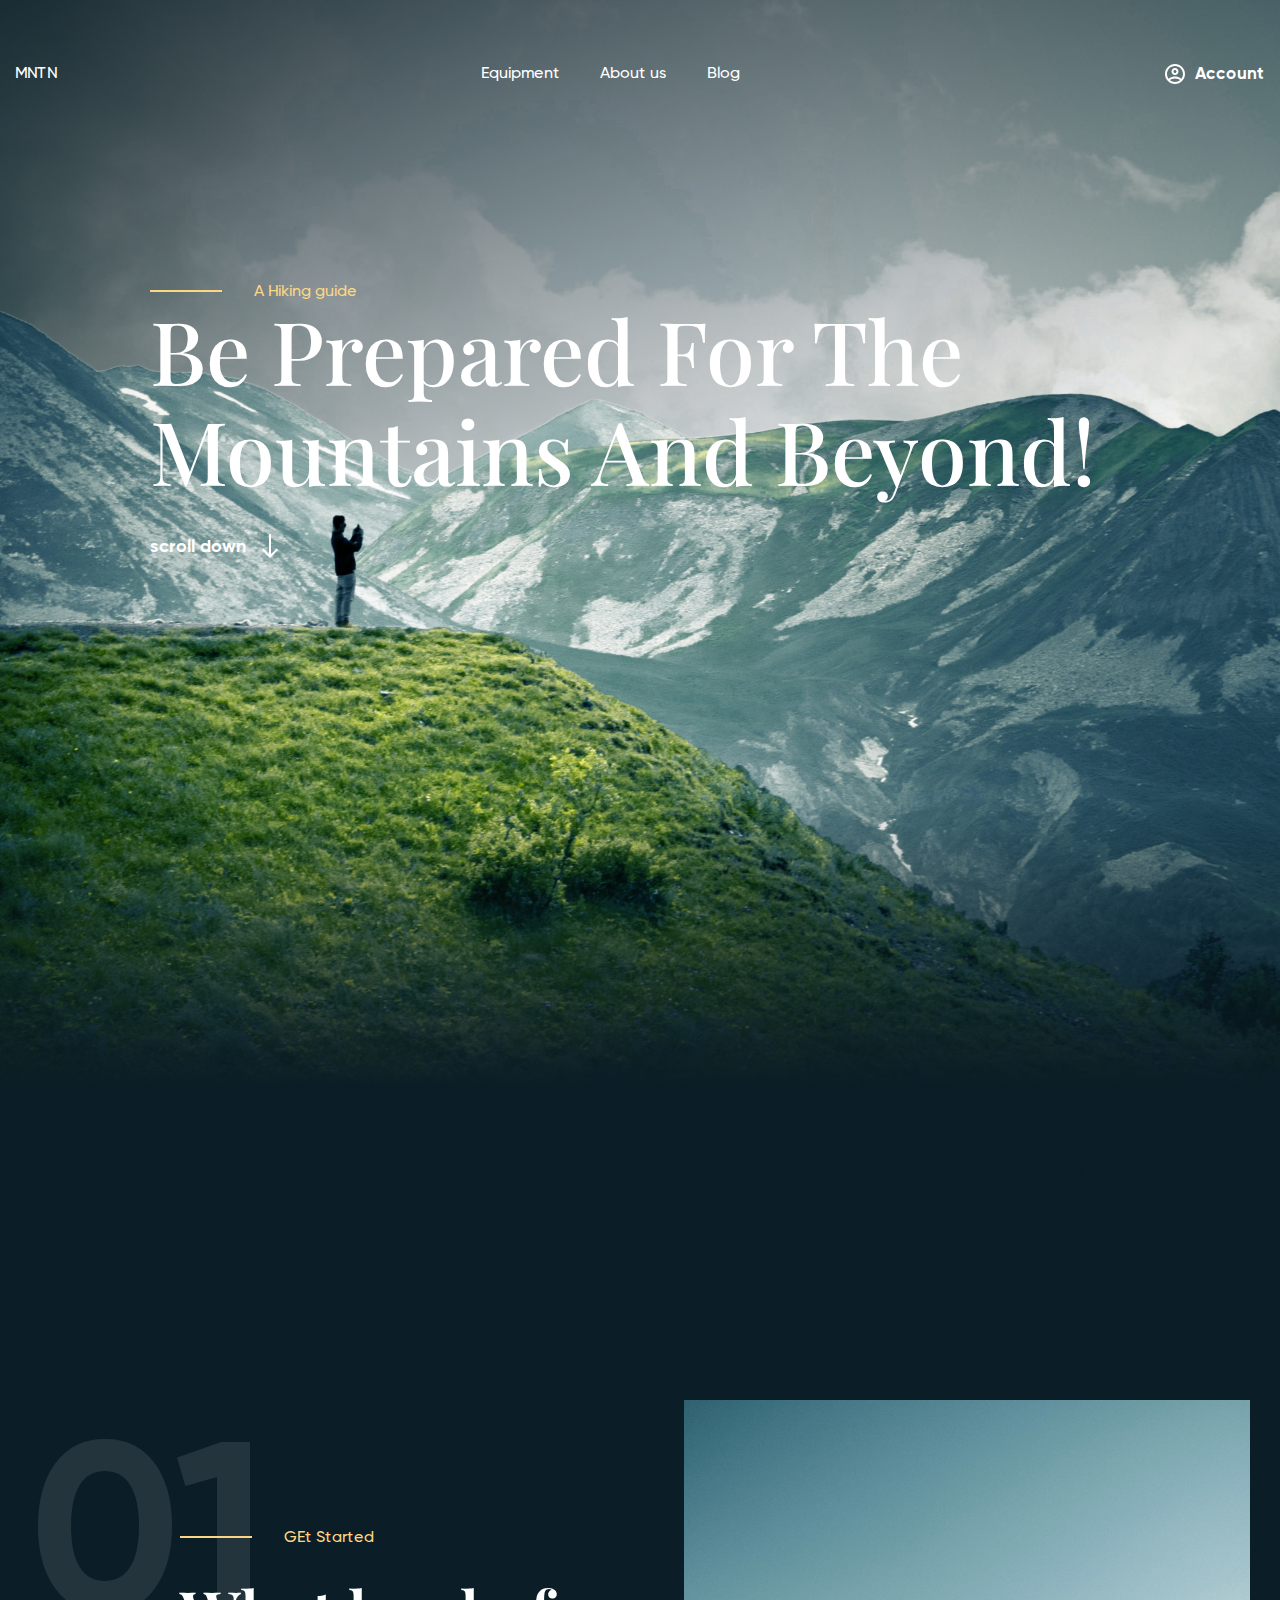
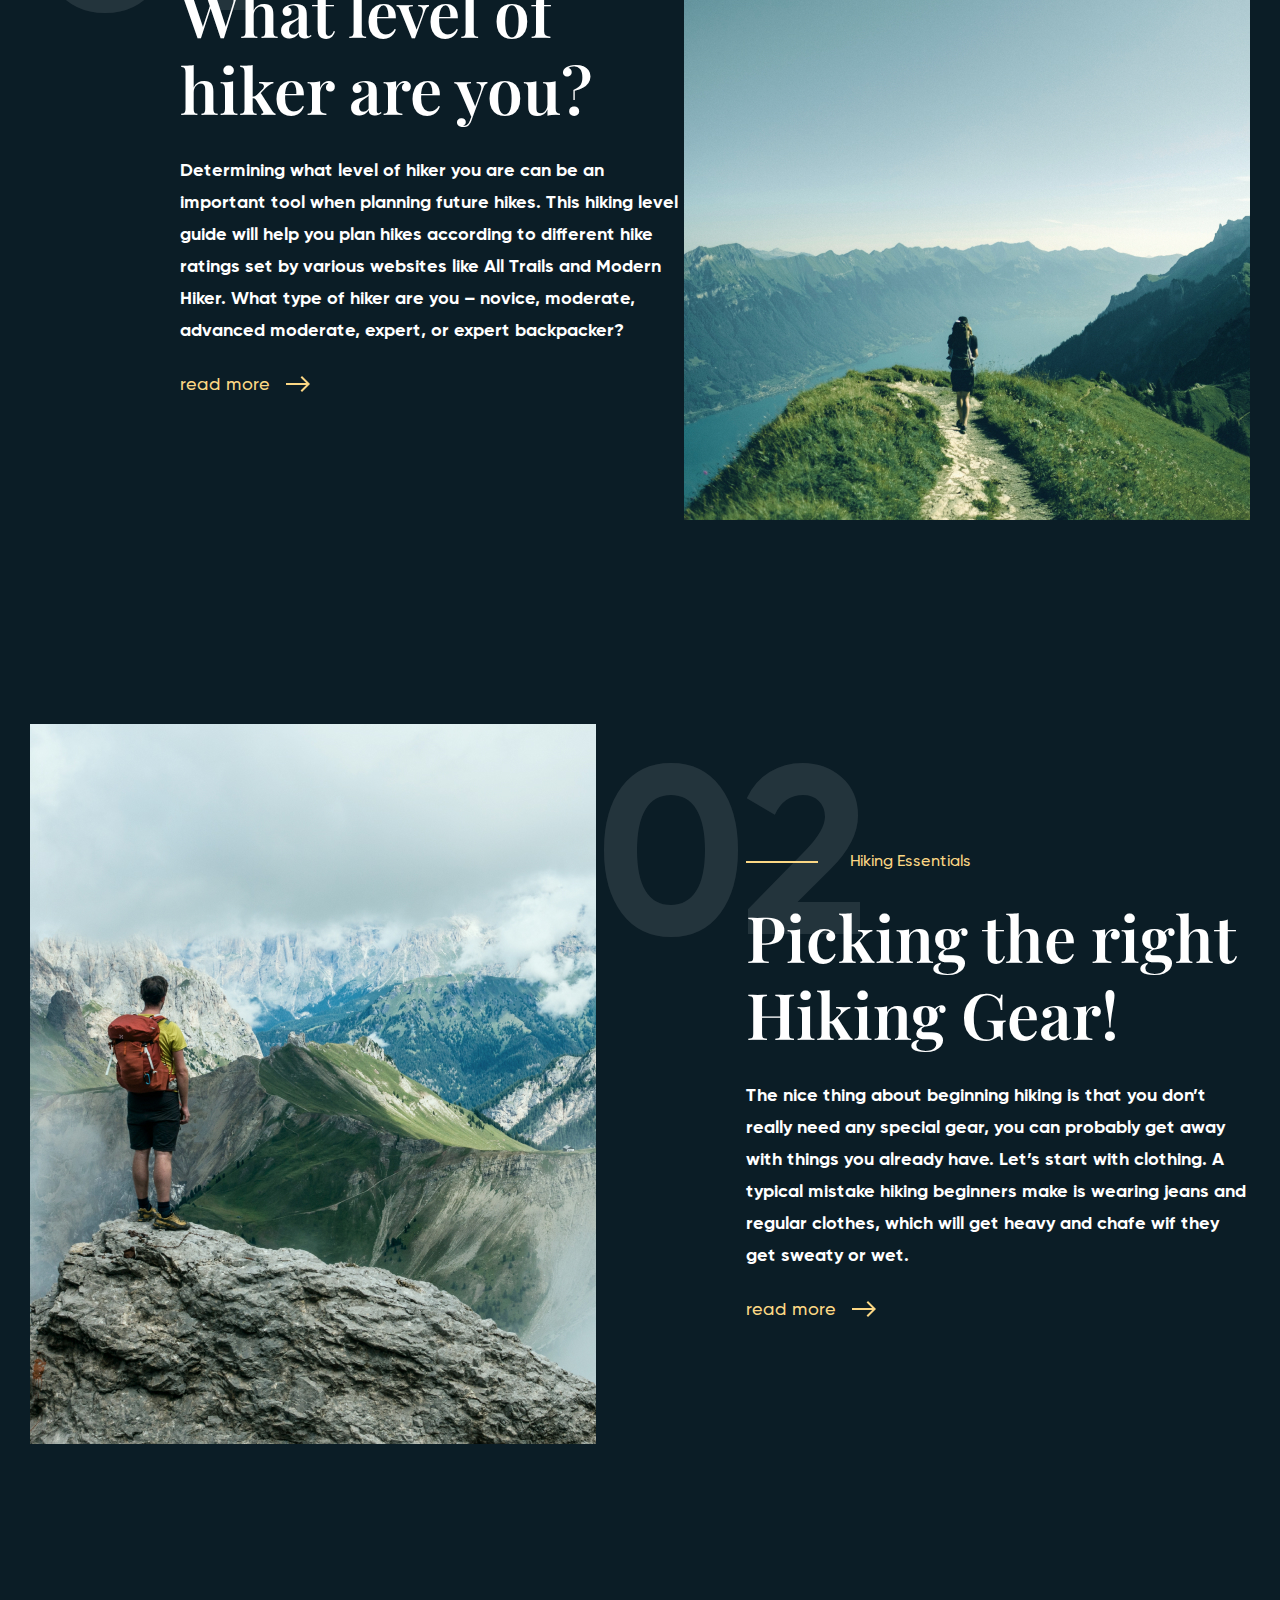
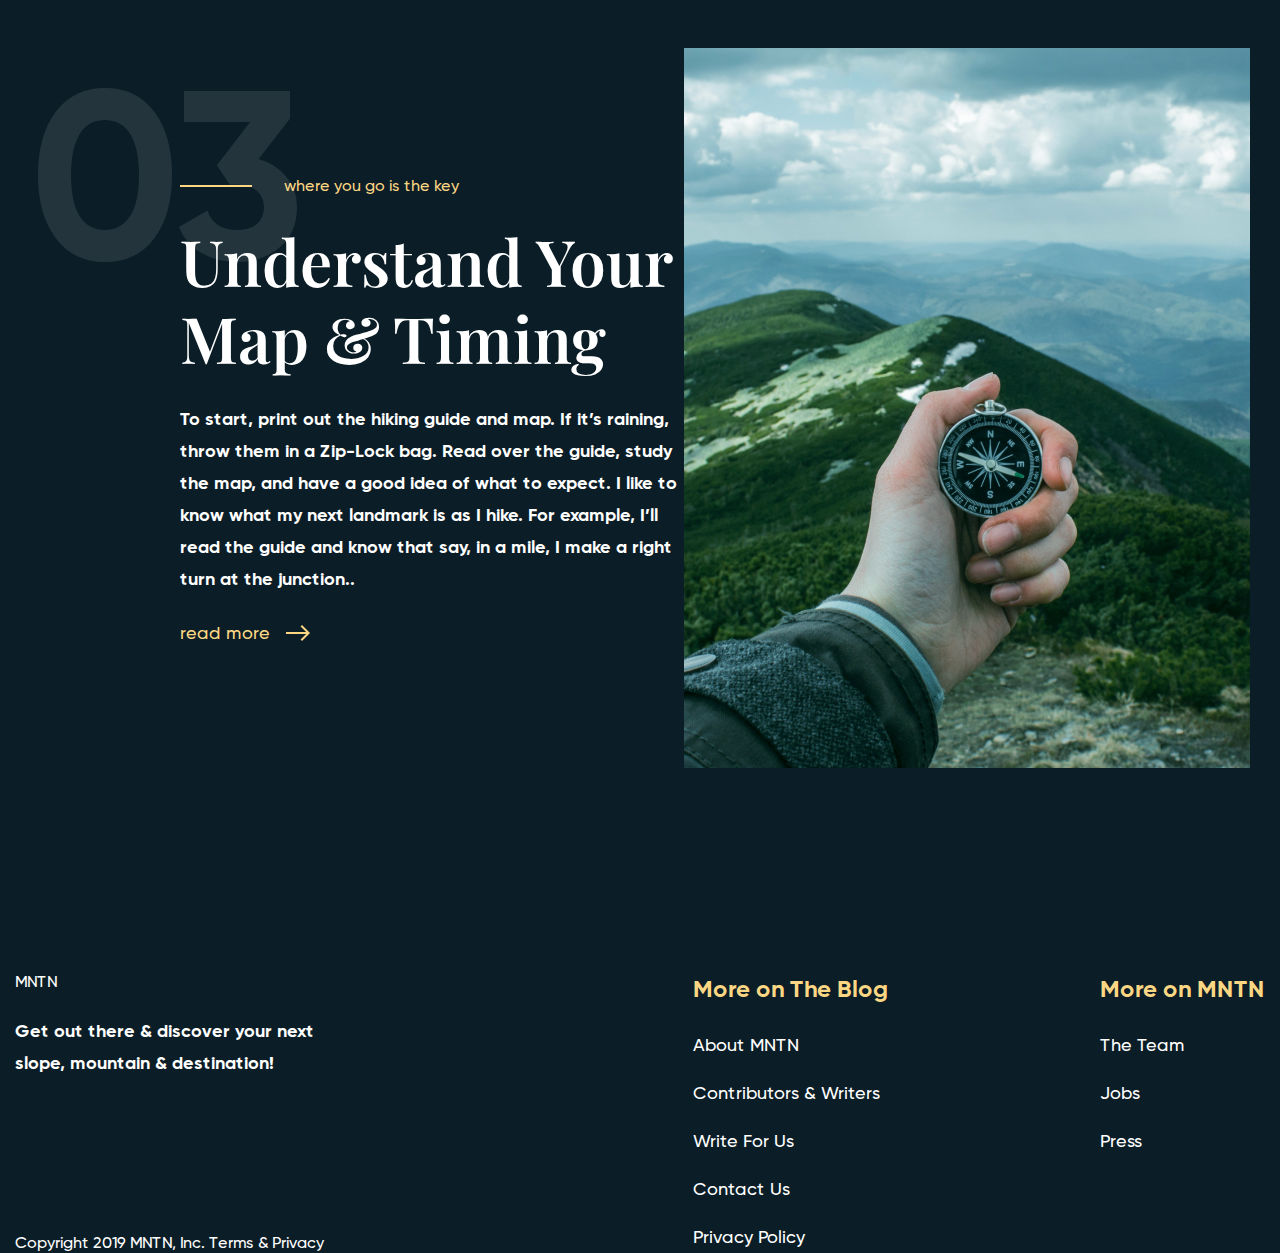
==== commit d1ffd23f: "add footer" ====
--- a/sorce_duble/index.html
+++ b/sorce_duble/index.html
@@ -91,8 +91,8 @@
                     </div>
                 </article>
         </main>
-        <footer class="footer">.
-            <div class="container">
+        <footer class="footer">
+            <div class="footer-container">
                 <div class="footer-copirigth">
                     <div class="footer-logo">
                         <div class="header__logo f-logo">MNTN</div>
@@ -101,7 +101,7 @@
                         <p>Get out there & discover your next slope, mountain & destination!</p>
                     </div>
                     <div class="footer-description"></div>
-                        <p>Copyright 2019 MNTN, Inc. Terms & Privacy</p>
+                    <p>Copyright 2019 MNTN, Inc. Terms & Privacy</p>
                 </div>
                 <div class="footer-nav">
                     <div class="footer-nav-list">
--- a/sorce_duble/css/style.css
+++ b/sorce_duble/css/style.css
@@ -49,9 +49,24 @@
     color: #FBD784;
 }
 
-.account {
+.header__account {
+    position: relative;
     font-size: 17px;
     font-weight: 700;
+    padding-left: 32px;
+}
+
+.header__account::before {
+    display: block;
+    content: "";
+    position: absolute;
+    background-image: url("../img/icon/account.svg");
+    height: 24px;
+    width: 24px;
+    top: 50%;
+    left: 0;
+    transform: translateY(-50%);
+    color: #fff;
 }
 
 .account a {
@@ -63,7 +78,6 @@
 }
 
 .header-title {
-
     max-width: 980px;
     padding-left: 15px;
     padding-right: 15px;
@@ -227,24 +241,73 @@
 }
 
 /* FOOTER  */
-.footer {}
-
-.container {}
-
-.footer-copirigth {}
-
-.footer-logo {}
-
-.header__logo {}
-
-.f-logo {}
-
-.footer-title {}
-
-.footer-description {}
-
-.footer-nav {}
+.footer {
+    max-height: 280px;
+
+}
+
+.footer-container {
+    display: flex;
+    justify-content: space-between;
+}
+
+.footer-copirigth {
+    display: flex;
+    flex-direction: column;
+
+}
+
+.footer-logo {
+    margin-bottom: 24px;
+}
+
+.footer-title {
+    font-weight: 700;
+    font-size: 18px;
+    line-height: 32px;
+    max-width: 303px;
+    margin-bottom: 122px;
+}
+
+.footer-description {
+    font-weight: 500;
+    font-size: 18px;
+    line-height: 32px;
+    color: rgba(255, 255, 255, 0.5);
+    margin-top: auto;
+}
+
+.footer-nav {
+    display: flex;
+}
 
 .footer-nav-list {}
 
-.footer-nav-title {}
+.footer-nav-list+.footer-nav-list {
+    margin-left: 212px;
+
+}
+
+.footer-nav-title {
+    font-weight: 700;
+    font-size: 24px;
+    line-height: 32px;
+    color: #FBD784;
+    margin-bottom: 24px;
+}
+
+.footer-nav-list ul {
+    margin: 0;
+    padding: 0;
+}
+
+.footer-nav-list li {
+    font-weight: 500;
+    font-size: 18px;
+    line-height: 32px;
+    margin-bottom: 16px;
+}
+
+.footer-nav-list li:last-child {
+    margin-bottom: 0;
+}